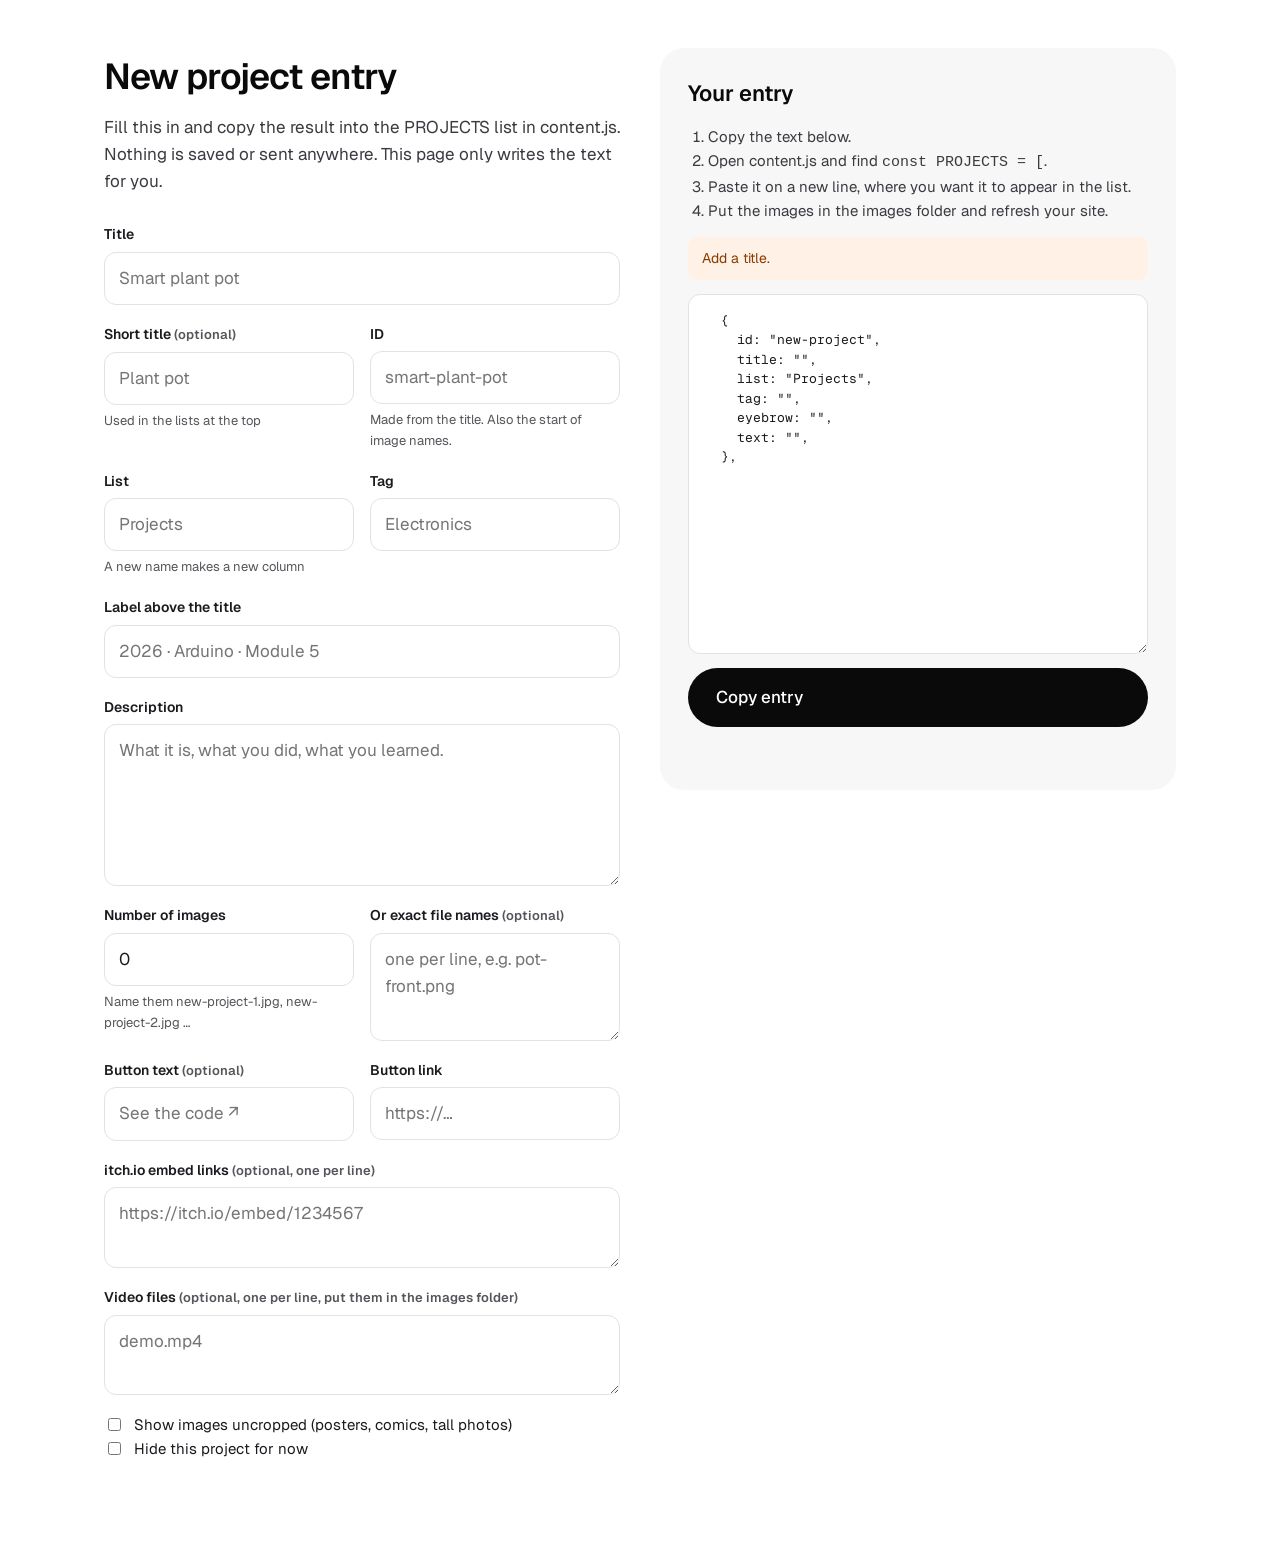
==== new-entry.html @ a0f75e90 "Add files via upload" ====
<!doctype html>
<html lang="en">
<head>
  <meta charset="utf-8">
  <meta name="viewport" content="width=device-width, initial-scale=1">
  <title>New project entry</title>
  <meta name="robots" content="noindex">
  <link rel="stylesheet" href="https://fonts.googleapis.com/css2?family=Geist:wght@400;500;600&amp;family=Geist+Mono:wght@400;500&amp;display=swap">
  <link rel="stylesheet" href="style.css">
  <style>
    /* Styles only for this helper page */
    .tool { max-width: 1120px; margin: 0 auto; padding: 48px 24px 80px; display: grid; grid-template-columns: minmax(0, 1fr) minmax(0, 1fr); gap: 40px; align-items: start; }
    @media (max-width: 900px) { .tool { grid-template-columns: minmax(0, 1fr); } }
    .tool h1 { margin: 0 0 8px; font-size: 36px; letter-spacing: -0.03em; }
    .intro { margin: 0 0 28px; color: var(--muted); }
    .field { display: flex; flex-direction: column; gap: 6px; margin-bottom: 18px; }
    .field label { font-size: 14px; font-weight: 600; }
    .field small { color: var(--soft); font-size: 13px; }
    .field input, .field textarea, .field select { font: inherit; padding: 12px 14px; border-radius: 12px; border: 1px solid #E2E2E4; background: #FFFFFF; color: var(--ink); }
    .row-2 { display: grid; grid-template-columns: minmax(0, 1fr) minmax(0, 1fr); gap: 0 16px; }
    .check { display: flex; gap: 10px; align-items: center; font-size: 15px; }
    .output { position: sticky; top: 24px; background: var(--card); border-radius: var(--radius-big); padding: 28px; display: flex; flex-direction: column; gap: 14px; }
    .output h2 { margin: 0; font-size: 22px; }
    .output ol { margin: 0; padding-left: 20px; color: var(--muted); font-size: 15px; }
    .output textarea { font-family: var(--mono); font-size: 13px; line-height: 1.5; min-height: 360px; padding: 16px; border-radius: 12px; border: 1px solid #E2E2E4; background: #FFFFFF; color: var(--ink); resize: vertical; }
    .warn { margin: 0; padding: 10px 14px; border-radius: 10px; background: #FFF1E6; color: #8A3B00; font-size: 14px; }
    .status { font-size: 14px; color: var(--soft); min-height: 1.5em; margin: 0; }
  </style>
</head>
<body>

<main class="tool">
  <section>
    <h1>New project entry</h1>
    <p class="intro">Fill this in and copy the result into the PROJECTS list in content.js. Nothing is saved or sent anywhere. This page only writes the text for you.</p>

    <form id="entry" autocomplete="off">
      <div class="field">
        <label for="title">Title</label>
        <input id="title" type="text" placeholder="Smart plant pot">
      </div>

      <div class="row-2">
        <div class="field">
          <label for="shortTitle">Short title <small>(optional)</small></label>
          <input id="shortTitle" type="text" placeholder="Plant pot">
          <small>Used in the lists at the top</small>
        </div>
        <div class="field">
          <label for="id">ID</label>
          <input id="id" type="text" placeholder="smart-plant-pot">
          <small>Made from the title. Also the start of image names.</small>
        </div>
      </div>

      <div class="row-2">
        <div class="field">
          <label for="list">List</label>
          <input id="list" type="text" list="list-names" placeholder="Projects">
          <datalist id="list-names"></datalist>
          <small>A new name makes a new column</small>
        </div>
        <div class="field">
          <label for="tag">Tag</label>
          <input id="tag" type="text" placeholder="Electronics">
        </div>
      </div>

      <div class="field">
        <label for="eyebrow">Label above the title</label>
        <input id="eyebrow" type="text" placeholder="2026 · Arduino · Module 5">
      </div>

      <div class="field">
        <label for="text">Description</label>
        <textarea id="text" rows="5" placeholder="What it is, what you did, what you learned."></textarea>
      </div>

      <div class="row-2">
        <div class="field">
          <label for="imageCount">Number of images</label>
          <input id="imageCount" type="number" min="0" max="40" value="0">
          <small id="imageHint">Name them id-1.jpg, id-2.jpg …</small>
        </div>
        <div class="field">
          <label for="imageNames">Or exact file names <small>(optional)</small></label>
          <textarea id="imageNames" rows="3" placeholder="one per line, e.g. pot-front.png"></textarea>
        </div>
      </div>

      <div class="row-2">
        <div class="field">
          <label for="linkLabel">Button text <small>(optional)</small></label>
          <input id="linkLabel" type="text" placeholder="See the code ↗">
        </div>
        <div class="field">
          <label for="linkUrl">Button link</label>
          <input id="linkUrl" type="url" placeholder="https://…">
        </div>
      </div>

      <div class="field">
        <label for="embeds">itch.io embed links <small>(optional, one per line)</small></label>
        <textarea id="embeds" rows="2" placeholder="https://itch.io/embed/1234567"></textarea>
      </div>

      <div class="field">
        <label for="videos">Video files <small>(optional, one per line, put them in the images folder)</small></label>
        <textarea id="videos" rows="2" placeholder="demo.mp4"></textarea>
      </div>

      <label class="check"><input id="whole" type="checkbox"> Show images uncropped (posters, comics, tall photos)</label>
      <label class="check"><input id="hidden" type="checkbox"> Hide this project for now</label>
    </form>
  </section>

  <aside class="output" aria-live="polite">
    <h2>Your entry</h2>
    <ol>
      <li>Copy the text below.</li>
      <li>Open content.js and find <code>const PROJECTS = [</code>.</li>
      <li>Paste it on a new line, where you want it to appear in the list.</li>
      <li>Put the images in the images folder and refresh your site.</li>
    </ol>
    <p id="warning" class="warn" hidden></p>
    <textarea id="result" readonly aria-label="Generated project entry"></textarea>
    <button id="copy" class="pill" type="button">Copy entry</button>
    <p id="status" class="status"></p>
  </aside>
</main>

<!-- Loads your current projects, to suggest list names and catch duplicate IDs -->
<script src="content.js"></script>
<script>
  const $ = id => document.getElementById(id);
  let idEdited = false;

  // Existing list names and IDs from content.js (if it loaded)
  const existing = (typeof PROJECTS !== 'undefined') ? PROJECTS : [];
  const listNames = [...new Set(existing.map(p => p.list).filter(Boolean))];
  $('list-names').innerHTML = listNames.map(n => `<option value="${n}"></option>`).join('');

  // "Smart plant pot!" -> "smart-plant-pot"
  function slug(text) {
    return text.toLowerCase().normalize('NFD').replace(/[̀-ͯ]/g, '')
      .replace(/[^a-z0-9]+/g, '-').replace(/^-+|-+$/g, '');
  }

  // Writes a value as a safe JavaScript string
  const str = value => JSON.stringify(value);
  const lines = value => value.split('\n').map(s => s.trim()).filter(Boolean);

  function build() {
    if (!idEdited) $('id').value = slug($('title').value);
    const id = slug($('id').value) || 'new-project';
    $('imageHint').textContent = `Name them ${id}-1.jpg, ${id}-2.jpg …`;

    const out = ['  {'];
    out.push(`    id: ${str(id)},`);
    out.push(`    title: ${str($('title').value.trim())},`);
    if ($('shortTitle').value.trim()) out.push(`    shortTitle: ${str($('shortTitle').value.trim())},`);
    out.push(`    list: ${str($('list').value.trim() || 'Projects')},`);
    out.push(`    tag: ${str($('tag').value.trim())},`);
    out.push(`    eyebrow: ${str($('eyebrow').value.trim())},`);
    out.push(`    text: ${str($('text').value.trim().replace(/\s*\n\s*/g, ' '))},`);

    const names = lines($('imageNames').value);
    const count = parseInt($('imageCount').value, 10) || 0;
    if (names.length) out.push(`    images: [${names.map(str).join(', ')}],`);
    else if (count > 0) out.push(`    images: ${count},`);

    const videos = lines($('videos').value);
    if (videos.length) out.push(`    videos: [${videos.map(str).join(', ')}],`);
    if ($('whole').checked) out.push('    fit: "whole",');

    if ($('linkUrl').value.trim()) {
      out.push(`    link: { label: ${str($('linkLabel').value.trim() || 'Open ↗')}, url: ${str($('linkUrl').value.trim())} },`);
    }
    const embeds = lines($('embeds').value);
    if (embeds.length) out.push(`    embeds: [${embeds.map(str).join(', ')}],`);
    if ($('hidden').checked) out.push('    hidden: true,');
    out.push('  },');
    $('result').value = out.join('\n');

    // Warnings
    const warnings = [];
    if (existing.some(p => p.id === id)) warnings.push(`A project with the ID "${id}" already exists. Pick another ID.`);
    if (!$('title').value.trim()) warnings.push('Add a title.');
    $('warning').textContent = warnings.join(' ');
    $('warning').hidden = warnings.length === 0;
  }

  $('id').addEventListener('input', () => { idEdited = $('id').value.trim() !== ''; });
  $('entry').addEventListener('input', build);
  $('entry').addEventListener('submit', e => e.preventDefault());

  $('copy').addEventListener('click', () => {
    const box = $('result');
    const done = () => { $('status').textContent = 'Copied. Paste it into PROJECTS in content.js.'; };
    if (navigator.clipboard && navigator.clipboard.writeText) {
      navigator.clipboard.writeText(box.value).then(done).catch(() => { box.select(); document.execCommand('copy'); done(); });
    } else {
      box.select(); document.execCommand('copy'); done();
    }
  });

  build();
</script>
</body>
</html>
---- style.css ----
/* =========================================================
   Reanu Ali, portfolio stylesheet
   Sections below follow the page from top to bottom.
   ========================================================= */


/* ---------- 1. Colours and fonts (change them here once) ---------- */
:root {
  --ink: #1A1B1F;          /* main text */
  --black: #0A0A0B;        /* headings and buttons */
  --grey: #8A8B90;         /* subline, "See more" links */
  --muted: #3A3B40;        /* paragraph text */
  --soft: #55565B;         /* small labels */
  --card: #F7F7F7;         /* light grey cards */
  --line: #EBEBEC;         /* thin divider lines */
  --placeholder: #E4E4E6;  /* shown while an image is missing */

  --lavender: #EEEDFC;     /* Japanese house card */
  --lavender-ink: #24168A;
  --lavender-text: #3C3291;
  --teal: #E3F3F6;         /* PCB guide card */
  --teal-ink: #1F5560;

  --font: 'Geist', 'Segoe UI', system-ui, sans-serif;
  --mono: 'Geist Mono', ui-monospace, monospace;

  --radius-big: 24px;
  --radius: 16px;

  color-scheme: light;
}


/* ---------- 2. Base ---------- */
*, *::before, *::after { box-sizing: border-box; }

html { scroll-padding-top: 24px; }
@media (prefers-reduced-motion: no-preference) {
  html { scroll-behavior: smooth; }
}

body {
  margin: 0;
  background: #FFFFFF;
  color: var(--ink);
  font-family: var(--font);
  font-size: 17px;
  line-height: 1.6;
  -webkit-font-smoothing: antialiased;
}

img { display: block; max-width: 100%; }

a { color: var(--black); }
a:hover { color: var(--soft); }
:focus-visible { outline: 2px solid var(--black); outline-offset: 3px; border-radius: 4px; }

h1, h2, h3 { color: var(--black); font-weight: 600; text-wrap: balance; }

/* Keeps content centred with a side margin */
.wrap {
  max-width: 1120px;
  margin-inline: auto;
  padding-inline: 24px;
}

/* Small uppercase label above titles */
.eyebrow, .mono {
  font-family: var(--mono);
  font-size: 14px;
  letter-spacing: 0.04em;
  text-transform: uppercase;
  color: var(--soft);
  margin: 0;
}

/* Black rounded button */
.pill {
  display: inline-flex;
  align-items: center;
  gap: 10px;
  padding: 16px 28px;
  border: 0;
  border-radius: 999px;
  background: var(--black);
  color: #FFFFFF;
  font: inherit;
  font-weight: 500;
  text-decoration: none;
  cursor: pointer;
}
.pill:hover { background: #2A2B30; color: #FFFFFF; }
.pill-small { padding: 12px 20px; font-size: 15px; }

/* Line icons */
svg {
  fill: none;
  stroke: currentColor;
  stroke-width: 1.7;
  stroke-linecap: round;
  stroke-linejoin: round;
}

/* While an image file is missing, show a grey box with its file name */
figure.missing {
  background: var(--placeholder);
  display: grid;
  place-items: center;
  min-height: 220px;
}
figure.missing img { display: none; }
figure.missing::after {
  content: attr(data-file);
  font-family: var(--mono);
  font-size: 13px;
  color: var(--soft);
  padding: 8px;
  text-align: center;
}


/* ---------- 3. Header ---------- */
.site-header {
  display: flex;
  justify-content: space-between;
  align-items: center;
  flex-wrap: wrap;
  gap: 16px;
  padding-block: 32px 64px;
}
.brand { font-weight: 600; text-decoration: none; }
.site-header nav {
  display: flex;
  align-items: center;
  flex-wrap: wrap;
  gap: 8px 28px;
  font-size: 15px;
  font-weight: 500;
}
.site-header nav a:not(.pill) { text-decoration: none; }


/* ---------- 4. Hero ---------- */
.hero { padding-bottom: 56px; }
.hero h1 {
  margin: 0 0 24px;
  max-width: 900px;
  font-size: clamp(40px, 6vw, 72px);
  line-height: 1.08;
  letter-spacing: -0.03em;
}
.subline {
  margin: 0 0 24px;
  font-size: clamp(22px, 2.6vw, 30px);
  font-weight: 500;
  line-height: 1.3;
  letter-spacing: -0.02em;
  color: var(--grey);
}
.socials { display: flex; gap: 10px; }
.socials a {
  width: 44px;
  height: 44px;
  border-radius: 50%;
  background: var(--card);
  display: grid;
  place-items: center;
}
.socials svg { width: 18px; height: 18px; stroke-width: 1.8; }


/* ---------- 5. Portrait and highlights ---------- */
.portrait {
  margin: 0;
  height: 520px;
  border-radius: var(--radius-big) var(--radius-big) 0 0;
  overflow: hidden;
}
.portrait img {
  width: 100%;
  height: 100%;
  object-fit: cover;
  filter: grayscale(1);   /* black and white, like the mockup */
}

.highlights {
  position: relative;
  margin-top: -48px;      /* pulls the card up over the portrait */
  background: var(--card);
  border-radius: var(--radius-big);
  padding: 72px 40px;
  display: grid;
  grid-template-columns: repeat(3, minmax(0, 1fr));
  gap: 48px 32px;
}
.highlights article {
  display: flex;
  flex-direction: column;
  align-items: center;
  text-align: center;
  gap: 12px;
}
.highlights svg { width: 40px; height: 40px; color: var(--black); }
.highlights h3 { margin: 0; font-size: 22px; line-height: 1.2; letter-spacing: -0.015em; }
.highlights p { margin: 0; font-size: 16px; color: var(--muted); }
.see-more { color: var(--grey); text-decoration: none; font-weight: 500; }


/* ---------- 6. Featured work (showcase cards) ---------- */
.work {
  display: flex;
  flex-direction: column;
  gap: 24px;
  padding-top: 96px;
}

.showcase {
  background: var(--card);
  border-radius: var(--radius-big);
  padding: 72px 40px 0;
  display: flex;
  flex-direction: column;
  align-items: center;
  text-align: center;
  gap: 20px;
  overflow: hidden;
}
.showcase h2 {
  margin: 0;
  max-width: 16ch;
  font-size: clamp(34px, 5vw, 60px);
  line-height: 1.08;
  letter-spacing: -0.03em;
}
.showcase .lead { margin: 0; max-width: 56ch; color: var(--muted); }

/* The image that rises from the bottom of the card */
.showcase-image {
  width: 100%;
  max-width: 820px;
  margin: 24px 0 0;
  border-radius: var(--radius) var(--radius) 0 0;
  overflow: hidden;
}
.showcase-image img { width: 100%; aspect-ratio: 16 / 9; object-fit: cover; }
.showcase-image.missing { min-height: 340px; }

/* Coloured card versions */
.tint-lavender { background: var(--lavender); color: var(--lavender-ink); }
.tint-lavender h2, .tint-lavender h3, .tint-lavender .eyebrow { color: var(--lavender-ink); }
.tint-lavender .lead { color: var(--lavender-text); }
.tint-lavender .pill { background: var(--lavender-ink); }
.tint-lavender .showcase-image.missing { background: #DCDAF8; }

.tint-teal { background: var(--teal); }
.tint-teal h3, .tint-teal .eyebrow, .tint-teal a { color: var(--teal-ink); }

/* Two smaller cards side by side */
.duo {
  display: grid;
  grid-template-columns: repeat(2, minmax(0, 1fr));
  gap: 20px;
}
.showcase-small {
  background: var(--card);
  border-radius: var(--radius-big);
  padding: 48px 32px;
  display: flex;
  flex-direction: column;
  align-items: center;
  text-align: center;
  gap: 14px;
}
.showcase-small h3 { margin: 0; font-size: 30px; line-height: 1.12; letter-spacing: -0.025em; }
.showcase-small p:not(.eyebrow) { margin: 0; color: var(--muted); }
.showcase-small a { font-weight: 600; }


/* ---------- 7. Project lists ---------- */
.lists {
  display: grid;
  grid-template-columns: repeat(3, minmax(0, 1fr));
  gap: 48px 32px;
  padding-top: 96px;
}
.lists h3 { margin: 0 0 10px; font-size: 15px; }
.lists a {
  display: flex;
  justify-content: space-between;
  align-items: baseline;
  gap: 12px;
  padding: 10px 0;
  border-bottom: 1px solid var(--line);
  text-decoration: none;
}
.tag { font-family: var(--mono); font-size: 13px; color: var(--grey); white-space: nowrap; }


/* ---------- 8. All work ---------- */
.all-work { padding-top: 96px; }
.all-work > h2 {
  margin: 0 0 8px;
  font-size: clamp(30px, 4.2vw, 44px);
  letter-spacing: -0.03em;
}

.project {
  display: grid;
  grid-template-columns: minmax(0, 320px) minmax(0, 1fr);
  gap: 24px 48px;
  padding-block: 40px;
  border-top: 1px solid var(--line);
}
.project-text {
  position: sticky;       /* text stays in view while you scroll the images */
  top: 24px;
  align-self: start;
  display: flex;
  flex-direction: column;
  align-items: flex-start;
  gap: 10px;
}
.project-text h3 { margin: 0; font-size: 24px; line-height: 1.2; letter-spacing: -0.02em; }
.project-text p:not(.eyebrow) { margin: 0; font-size: 16px; color: var(--muted); }
.project-text .pill { margin-top: 8px; }

.gallery {
  display: grid;
  grid-template-columns: repeat(3, minmax(0, 1fr));
  gap: 12px;
}
.gallery-2 { grid-template-columns: repeat(2, minmax(0, 1fr)); }
.gallery-1 { grid-template-columns: minmax(0, 1fr); max-width: 520px; }

.gallery figure {
  margin: 0;
  border-radius: 12px;
  overflow: hidden;
  background: var(--card);
}
.gallery img { width: 100%; aspect-ratio: 4 / 3; object-fit: cover; }
.gallery-1 img { aspect-ratio: auto; }   /* posters and comics keep their own shape */

/* fit: "whole" in content.js: images keep their own shape, nothing is cropped */
.gallery-whole { align-items: start; }
.gallery-whole img { aspect-ratio: auto; object-fit: contain; }

.gallery video { display: block; width: 100%; background: #000; }
.gallery figure.missing { min-height: 0; aspect-ratio: 4 / 3; }

.embeds { display: flex; flex-direction: column; gap: 12px; }
.embeds iframe {
  display: block;
  width: 552px;
  max-width: 100%;
  height: 167px;
  border: 0;
  border-radius: 12px;
}


/* ---------- 9. Contact ---------- */
.contact {
  margin-top: 96px;
  background: var(--card);
  border-radius: var(--radius-big);
  padding: 72px 40px;
  display: flex;
  flex-direction: column;
  align-items: center;
  gap: 28px;
}
.contact h2 {
  margin: 0;
  text-align: center;
  font-size: clamp(30px, 4.2vw, 44px);
  line-height: 1.12;
  letter-spacing: -0.03em;
}
.contact form {
  width: 100%;
  max-width: 560px;
  display: flex;
  flex-direction: column;
  gap: 6px;
}
.contact label { font-size: 14px; font-weight: 600; margin-top: 8px; }
.contact input,
.contact textarea {
  font: inherit;
  padding: 14px 18px;
  border-radius: 14px;
  border: 1px solid #E2E2E4;
  background: #FFFFFF;
  color: var(--ink);
}
.contact textarea { resize: vertical; }
.contact button { align-self: center; margin-top: 16px; }
.contact-alt { margin: 0; font-size: 15px; color: var(--soft); text-align: center; }


/* ---------- 10. Footer ---------- */
.site-footer {
  display: flex;
  justify-content: space-between;
  align-items: center;
  flex-wrap: wrap;
  gap: 12px;
  padding-block: 40px 48px;
  font-size: 15px;
  color: var(--soft);
}
.site-footer .mono { font-size: 13px; text-transform: none; letter-spacing: 0; }
.footer-links { display: flex; gap: 20px; }


/* ---------- 11. Tablets and phones ---------- */
@media (max-width: 900px) {
  .highlights,
  .lists,
  .duo { grid-template-columns: minmax(0, 1fr); }

  .highlights { padding: 56px 24px; }
  .showcase { padding: 56px 20px 0; }
  .portrait { height: 380px; }

  .project { grid-template-columns: minmax(0, 1fr); }
  .project-text { position: static; }

  .contact { padding: 56px 20px; }
}

@media (max-width: 560px) {
  .wrap { padding-inline: 16px; }
  .site-header { padding-block: 20px 40px; }
  .gallery { grid-template-columns: repeat(2, minmax(0, 1fr)); }
  .portrait { height: 300px; }
}
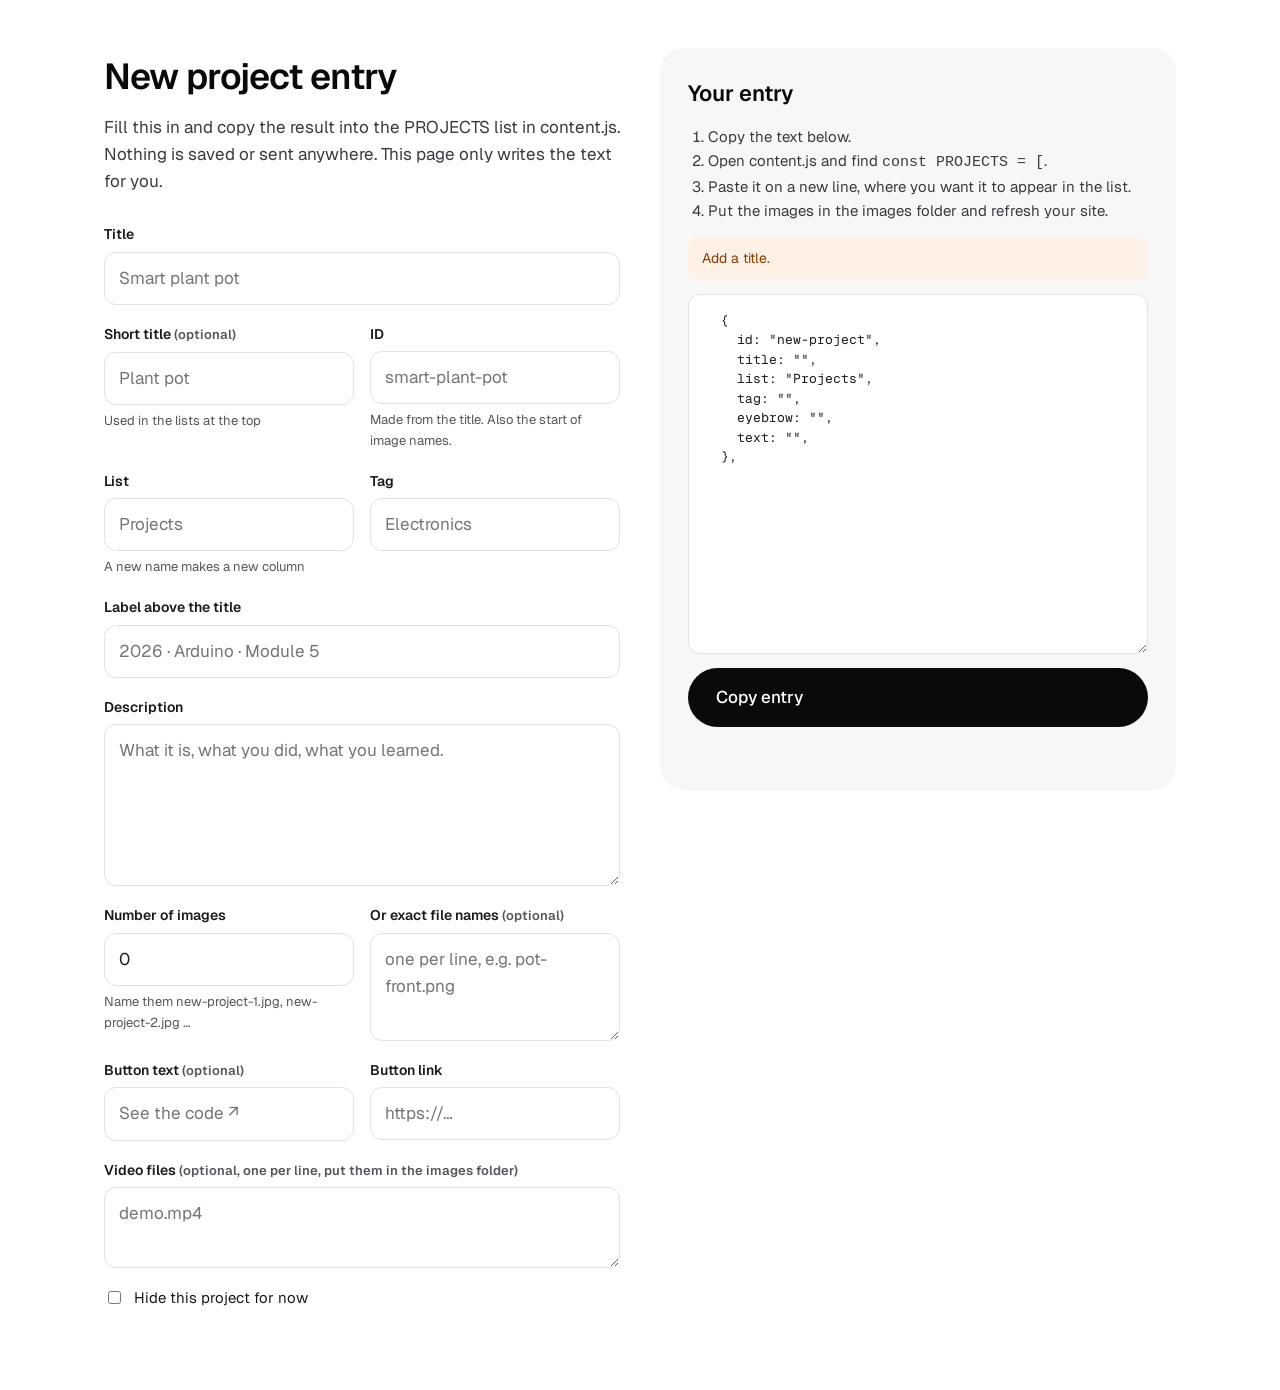
==== commit d4c4e44d: "Clean up: remove unused fit and embeds options, empty images/.old - fit: "whole" no longer did anyth" ====
--- a/new-entry.html
+++ b/new-entry.html
@@ -100,16 +100,10 @@
       </div>
 
       <div class="field">
-        <label for="embeds">itch.io embed links <small>(optional, one per line)</small></label>
-        <textarea id="embeds" rows="2" placeholder="https://itch.io/embed/1234567"></textarea>
-      </div>
-
-      <div class="field">
         <label for="videos">Video files <small>(optional, one per line, put them in the images folder)</small></label>
         <textarea id="videos" rows="2" placeholder="demo.mp4"></textarea>
       </div>
 
-      <label class="check"><input id="whole" type="checkbox"> Show images uncropped (posters, comics, tall photos)</label>
       <label class="check"><input id="hidden" type="checkbox"> Hide this project for now</label>
     </form>
   </section>
@@ -171,13 +165,10 @@
 
     const videos = lines($('videos').value);
     if (videos.length) out.push(`    videos: [${videos.map(str).join(', ')}],`);
-    if ($('whole').checked) out.push('    fit: "whole",');
 
     if ($('linkUrl').value.trim()) {
       out.push(`    link: { label: ${str($('linkLabel').value.trim() || 'Open ↗')}, url: ${str($('linkUrl').value.trim())} },`);
     }
-    const embeds = lines($('embeds').value);
-    if (embeds.length) out.push(`    embeds: [${embeds.map(str).join(', ')}],`);
     if ($('hidden').checked) out.push('    hidden: true,');
     out.push('  },');
     $('result').value = out.join('\n');
--- a/style.css
+++ b/style.css
@@ -180,6 +180,7 @@
   width: 100%;
   height: 100%;
   object-fit: cover;
+  object-position: center 20%;   /* keeps the umbrella and head in view */
   filter: grayscale(1);   /* black and white, like the mockup */
 }
 
@@ -322,41 +323,158 @@
 }
 .project-text h3 { margin: 0; font-size: 24px; line-height: 1.2; letter-spacing: -0.02em; }
 .project-text p:not(.eyebrow) { margin: 0; font-size: 16px; color: var(--muted); }
-.project-text .pill { margin-top: 8px; }
-
+.project-buttons { display: flex; flex-wrap: wrap; gap: 10px; margin-top: 8px; }
+.project-buttons .pill { padding: 12px 20px; font-size: 15px; }
+
+/* Everything visual for a project (game, images, videos) sits in one column */
+.project-media { display: flex; flex-direction: column; gap: 12px; min-width: 0; }
+
+/* Galleries: render.js sizes every image so rows fill the width and nothing
+   is cropped. Before that runs, images sit in simple 240px-tall rows.   */
 .gallery {
-  display: grid;
-  grid-template-columns: repeat(3, minmax(0, 1fr));
+  display: flex;
+  flex-wrap: wrap;
   gap: 12px;
 }
-.gallery-2 { grid-template-columns: repeat(2, minmax(0, 1fr)); }
-.gallery-1 { grid-template-columns: minmax(0, 1fr); max-width: 520px; }
-
 .gallery figure {
-  margin: 0;
+  position: relative;
+  margin: 0;
+  height: 240px;
   border-radius: 12px;
   overflow: hidden;
   background: var(--card);
-}
-.gallery img { width: 100%; aspect-ratio: 4 / 3; object-fit: cover; }
-.gallery-1 img { aspect-ratio: auto; }   /* posters and comics keep their own shape */
-
-/* fit: "whole" in content.js: images keep their own shape, nothing is cropped */
-.gallery-whole { align-items: start; }
-.gallery-whole img { aspect-ratio: auto; object-fit: contain; }
-
-.gallery video { display: block; width: 100%; background: #000; }
-.gallery figure.missing { min-height: 0; aspect-ratio: 4 / 3; }
-
-.embeds { display: flex; flex-direction: column; gap: 12px; }
-.embeds iframe {
+  flex: none;
+}
+.gallery img,
+.gallery video {
   display: block;
-  width: 552px;
+  width: 100%;
+  height: 100%;
+  object-fit: cover;          /* rounding only: the box already has the image's shape */
+}
+.gallery img { cursor: zoom-in; transition: transform .5s cubic-bezier(.2, .7, .2, 1), filter .3s; }
+.gallery figure:hover img { transform: scale(1.025); }
+.gallery img:focus-visible { outline: none; }
+.gallery figure:has(img:focus-visible) { outline: 2px solid var(--black); outline-offset: 3px; }
+.gallery video { background: #000; object-fit: contain; }
+.gallery figure.missing { aspect-ratio: 4 / 3; min-height: 0; }
+
+/* Playable games (play: in content.js) */
+.game {
+  position: relative;
+  width: 100%;
+  border-radius: 12px;
+  overflow: hidden;
+  background: var(--black);
+}
+.game-cover {
+  position: absolute;
+  inset: 0;
+  display: flex;
+  flex-direction: column;
+  align-items: center;
+  justify-content: center;
+  gap: 14px;
+  padding: 20px;
+  background-size: cover;
+  background-position: center;
+  text-align: center;
+}
+.game-cover::before {          /* darkens the still so the button stands out */
+  content: '';
+  position: absolute;
+  inset: 0;
+  background: rgba(10, 10, 11, .45);
+  transition: background .3s;
+}
+.game-cover:hover::before { background: rgba(10, 10, 11, .3); }
+.game-start, .game-hint { position: relative; }
+.game-start {
+  display: inline-flex;
+  align-items: center;
+  gap: 10px;
+  border: 0;
+  cursor: pointer;
+  font: inherit;
+  background: #FFFFFF;
+  color: var(--black);
+  box-shadow: 0 6px 24px rgba(0, 0, 0, .25);
+}
+.game-start:hover { background: #FFFFFF; color: var(--black); transform: translateY(-1px); }
+.game-start svg { width: 18px; height: 18px; fill: currentColor; }
+.game-hint {
+  margin: 0;
+  max-width: 44ch;
+  font-size: 14px;
+  line-height: 1.45;
+  color: #FFFFFF;
+  text-shadow: 0 1px 8px rgba(0, 0, 0, .6);
+}
+.game iframe {
+  position: absolute;
+  inset: 0;
+  width: 100%;
+  height: 100%;
+  border: 0;
+  display: block;
+}
+
+.game-note {
+  margin: -4px 0 4px;
+  font-size: 13px;
+  color: var(--grey);
+}
+
+/* Lightbox */
+.lightbox {
+  width: 100vw;
+  height: 100dvh;
+  max-width: none;
+  max-height: none;
+  margin: 0;
+  padding: 0;
+  border: 0;
+  background: transparent;
+  color: #FFFFFF;
+}
+.lightbox[open] { display: grid; grid-template-columns: 64px minmax(0, 1fr) 64px; align-items: center; }
+.lightbox::backdrop { background: rgba(10, 10, 11, .92); }
+html:has(.lightbox[open]) { overflow: hidden; }
+.lightbox figure {
+  margin: 0;
+  height: 100dvh;
+  display: flex;
+  flex-direction: column;
+  align-items: center;
+  justify-content: center;
+  gap: 14px;
+  padding: 24px 0;
+  box-sizing: border-box;
+}
+.lightbox img {
   max-width: 100%;
-  height: 167px;
+  max-height: calc(100dvh - 90px);
+  object-fit: contain;
+  border-radius: 8px;
+}
+.lightbox figcaption { font-family: var(--mono); font-size: 13px; color: #B9BAC0; }
+.lightbox button {
+  width: 48px;
+  height: 48px;
+  justify-self: center;
   border: 0;
-  border-radius: 12px;
-}
+  border-radius: 50%;
+  background: rgba(255, 255, 255, .1);
+  color: #FFFFFF;
+  font: 300 30px/1 var(--font);
+  cursor: pointer;
+  transition: background .2s;
+}
+.lightbox button:hover { background: rgba(255, 255, 255, .22); }
+.lightbox .lb-close { position: fixed; top: 16px; right: 16px; z-index: 1; }
+.lightbox.single .lb-prev,
+.lightbox.single .lb-next { visibility: hidden; }
+
 
 
 /* ---------- 9. Contact ---------- */
@@ -433,6 +551,11 @@
 @media (max-width: 560px) {
   .wrap { padding-inline: 16px; }
   .site-header { padding-block: 20px 40px; }
-  .gallery { grid-template-columns: repeat(2, minmax(0, 1fr)); }
+  .lightbox[open] { grid-template-columns: 44px minmax(0, 1fr) 44px; }
+  .lightbox button { width: 38px; height: 38px; font-size: 24px; }
+  .game-hint { display: none; }
   .portrait { height: 300px; }
 }
+
+/* Focus ring inside the dark image viewer */
+.lightbox :focus-visible { outline-color: #FFFFFF; }
